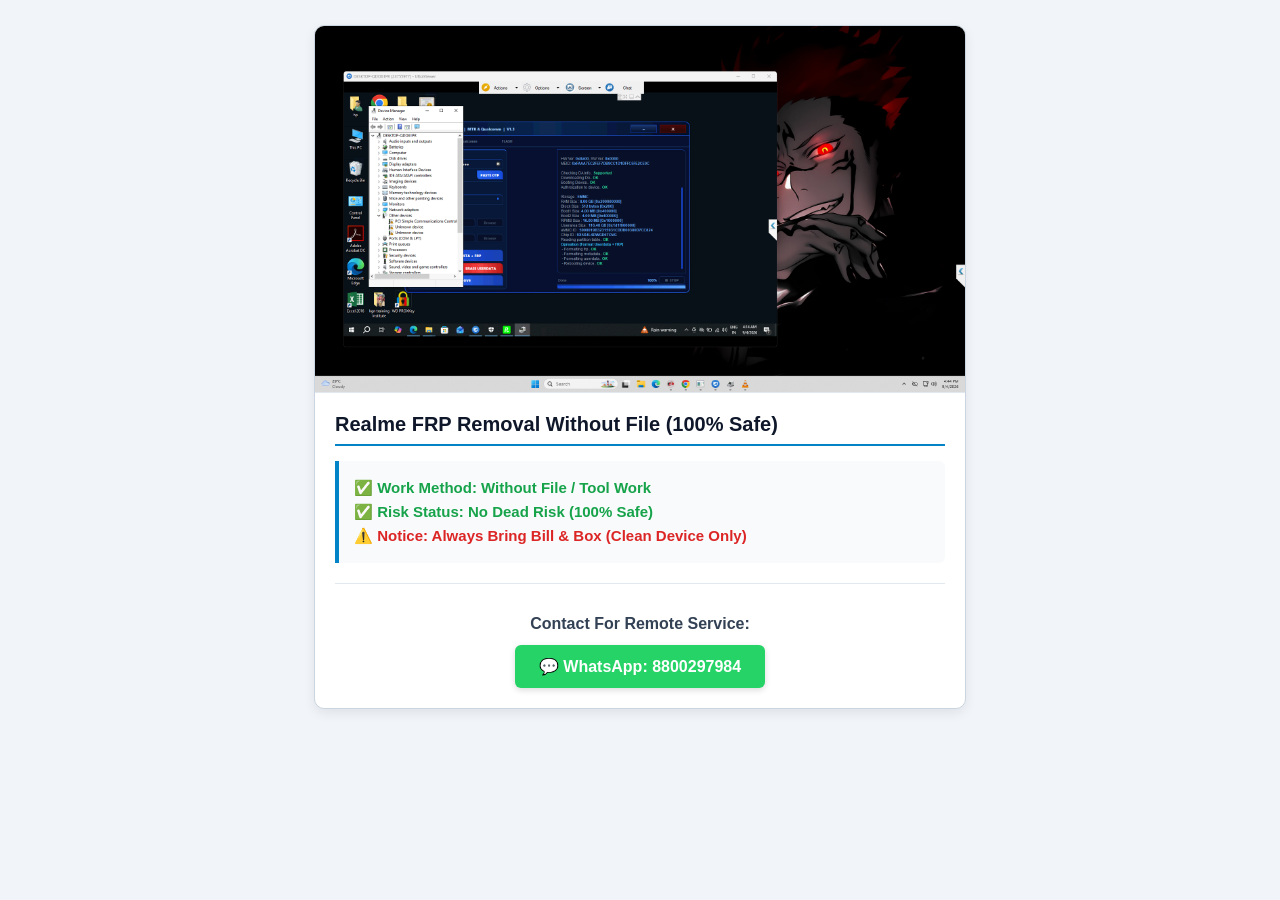
==== index.html @ 19ecbff0 "Update index.html" ====
<!doctype html>
<html lang="en">
<head>
  <meta charset="utf-8">
  <meta name="viewport" content="width=device-width, initial-scale=1.0">
  <title>Realme FRP Removal Work Proof | Flash Master India</title>
</head>
<body style="background-color: #f1f5f9; color: #1e293b; font-family: Arial, sans-serif; margin: 0; padding: 15px;">

  <!-- MAIN POST CARD -->
  <div style="background-color: #ffffff; max-width: 650px; margin: 10px auto; border-radius: 10px; border: 1px solid #cbd5e1; overflow: hidden; box-shadow: 0px 4px 12px rgba(0,0,0,0.08);">
    
    <!-- 1. IMAGE AT TOP -->
    <img src="prof.jpg" alt="Realme FRP Prof" style="width: 100%; height: auto; display: block; border-bottom: 1px solid #e2e8f0;">

    <div style="padding: 20px;">
      
      <!-- 2. POST TITLE -->
      <h1 style="color: #0f172a; font-size: 20px; font-weight: bold; margin-top: 0; margin-bottom: 15px; border-bottom: 2px solid #0284c7; padding-bottom: 8px;">
        Realme FRP Removal Without File (100% Safe)
      </h1>

      <!-- 3. DETAILS / REQUIREMENTS LIST -->
      <div style="background-color: #f8fafc; border-left: 4px solid #0284c7; padding: 12px 15px; margin-bottom: 20px; border-radius: 0 6px 6px 0;">
        <p style="margin: 6px 0; font-size: 15px; font-weight: bold; color: #16a34a;">✅ Work Method: Without File / Tool Work</p>
        <p style="margin: 6px 0; font-size: 15px; font-weight: bold; color: #16a34a;">✅ Risk Status: No Dead Risk (100% Safe)</p>
        <p style="margin: 6px 0; font-size: 15px; font-weight: bold; color: #dc2626;">⚠️ Notice: Always Bring Bill & Box (Clean Device Only)</p>
      </div>

      <!-- 4. CONTACT / REMOTE WORK SECTION -->
      <div style="text-align: center; margin-top: 20px; padding-top: 15px; border-top: 1px solid #e2e8f0;">
        <p style="font-size: 16px; font-weight: bold; color: #334155; margin-bottom: 12px;">Contact For Remote Service:</p>
        
        <a href="https://wa.me/918800297984" style="background-color: #25D366; color: #ffffff; padding: 12px 24px; text-decoration: none; font-size: 16px; font-weight: bold; border-radius: 6px; display: inline-block; box-shadow: 0px 2px 6px rgba(0,0,0,0.15);">
          💬 WhatsApp: 8800297984
        </a>
      </div>

    </div>

  </div>

</body>
</html>
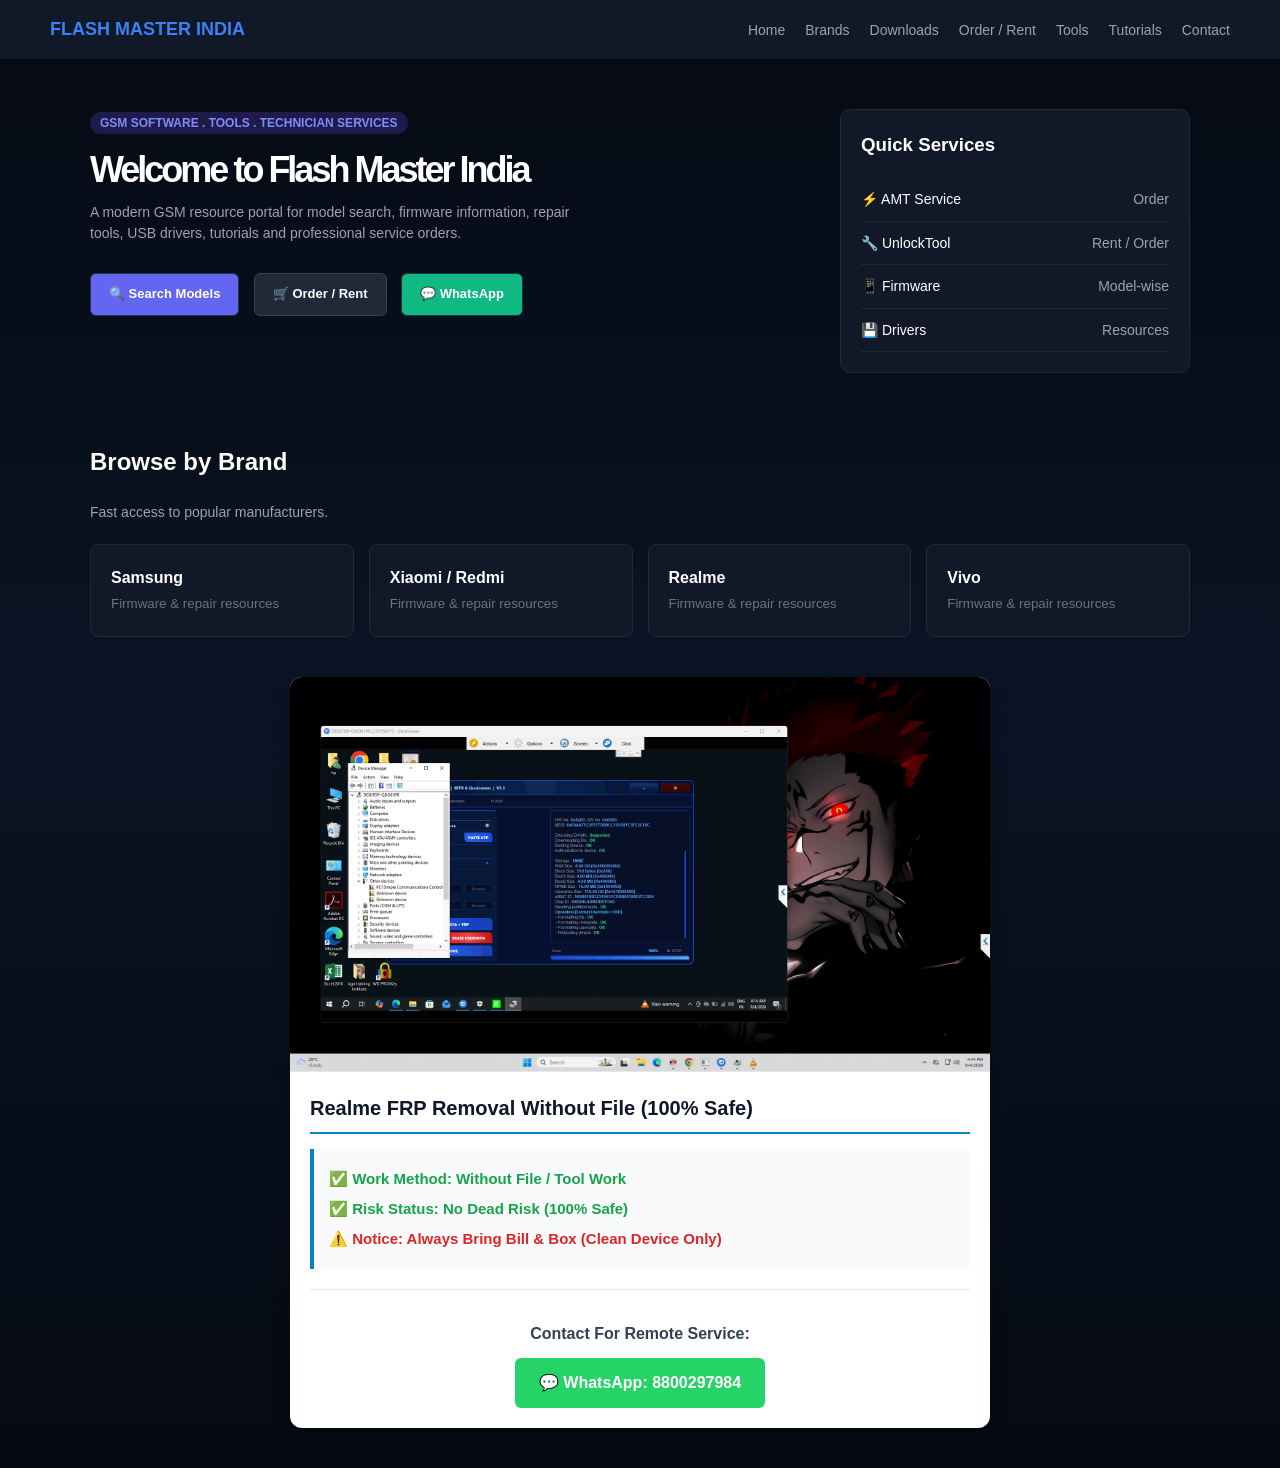
==== commit a06f12b5: "Update index.html" ====
--- a/index.html
+++ b/index.html
@@ -1,44 +1,100 @@
-<!doctype html>
+<!DOCTYPE html>
 <html lang="en">
 <head>
-  <meta charset="utf-8">
-  <meta name="viewport" content="width=device-width, initial-scale=1.0">
-  <title>Realme FRP Removal Work Proof | Flash Master India</title>
+    <meta charset="UTF-8">
+    <meta name="viewport" content="width=device-width, initial-scale=1.0">
+    <title>Flash Master India | GSM Services & Tools</title>
+    <link rel="stylesheet" href="assets/style.css">
+    <style>
+        body { background-color: #0b0f19; color: #ffffff; font-family: Arial, sans-serif; margin: 0; padding: 0; }
+        nav { display: flex; justify-content: space-between; align-items: center; padding: 15px 50px; background: #111827; }
+        nav .logo { font-weight: bold; color: #3b82f6; font-size: 18px; }
+        nav ul { list-style: none; display: flex; gap: 20px; margin: 0; padding: 0; }
+        nav ul li a { color: #9ca3af; text-decoration: none; font-size: 14px; }
+        .hero { display: flex; justify-content: space-between; padding: 50px; max-width: 1200px; margin: auto; gap: 30px; }
+        .hero-text { max-width: 500px; }
+        .hero-text h1 { font-size: 36px; margin-bottom: 10px; }
+        .hero-text p { color: #9ca3af; font-size: 14px; line-height: 1.5; }
+        .btn { padding: 10px 18px; border-radius: 6px; text-decoration: none; font-weight: bold; display: inline-block; margin-right: 10px; margin-top: 15px; font-size: 13px; }
+        .btn-purple { background: #6366f1; color: white; }
+        .btn-dark { background: #1f2937; color: white; border: 1px solid #374151; }
+        .btn-green { background: #10b981; color: white; }
+        .quick-box { background: #111827; border: 1px solid #1f2937; border-radius: 10px; padding: 20px; width: 350px; }
+        .quick-row { display: flex; justify-content: space-between; padding: 10px 0; border-bottom: 1px solid #1f2937; font-size: 14px; }
+        .brands-section { max-width: 1200px; margin: 20px auto; padding: 0 50px; }
+        .brand-grid { display: grid; grid-template-columns: repeat(4, 1fr); gap: 15px; margin-top: 20px; }
+        .brand-card { background: #111827; border: 1px solid #1f2937; padding: 20px; border-radius: 8px; }
+        .frp-post-section { max-width: 700px; margin: 40px auto; background: #ffffff; color: #1e293b; border-radius: 12px; overflow: hidden; box-shadow: 0px 4px 15px rgba(0,0,0,0.3); }
+    </style>
 </head>
-<body style="background-color: #f1f5f9; color: #1e293b; font-family: Arial, sans-serif; margin: 0; padding: 15px;">
+<body>
 
-  <!-- MAIN POST CARD -->
-  <div style="background-color: #ffffff; max-width: 650px; margin: 10px auto; border-radius: 10px; border: 1px solid #cbd5e1; overflow: hidden; box-shadow: 0px 4px 12px rgba(0,0,0,0.08);">
-    
-    <!-- 1. IMAGE AT TOP -->
-    <img src="prof.jpg" alt="Realme FRP Prof" style="width: 100%; height: auto; display: block; border-bottom: 1px solid #e2e8f0;">
+    <!-- NAVBAR -->
+    <nav>
+        <div class="logo">FLASH MASTER INDIA</div>
+        <ul>
+            <li><a href="index.html">Home</a></li>
+            <li><a href="brands.html">Brands</a></li>
+            <li><a href="downloads.html">Downloads</a></li>
+            <li><a href="orders.html">Order / Rent</a></li>
+            <li><a href="tools.html">Tools</a></li>
+            <li><a href="tutorials.html">Tutorials</a></li>
+            <li><a href="contact.html">Contact</a></li>
+        </ul>
+    </nav>
 
-    <div style="padding: 20px;">
-      
-      <!-- 2. POST TITLE -->
-      <h1 style="color: #0f172a; font-size: 20px; font-weight: bold; margin-top: 0; margin-bottom: 15px; border-bottom: 2px solid #0284c7; padding-bottom: 8px;">
-        Realme FRP Removal Without File (100% Safe)
-      </h1>
+    <!-- HERO SECTION -->
+    <div class="hero">
+        <div class="hero-text">
+            <span style="background: #1e1b4b; color: #818cf8; padding: 4px 10px; border-radius: 20px; font-size: 12px; font-weight: bold;">GSM SOFTWARE . TOOLS . TECHNICIAN SERVICES</span>
+            <h1>Welcome to Flash Master India</h1>
+            <p>A modern GSM resource portal for model search, firmware information, repair tools, USB drivers, tutorials and professional service orders.</p>
+            <a href="brands.html" class="btn btn-purple">🔍 Search Models</a>
+            <a href="orders.html" class="btn btn-dark">🛒 Order / Rent</a>
+            <a href="https://wa.me/918800297984" class="btn btn-green">💬 WhatsApp</a>
+        </div>
 
-      <!-- 3. DETAILS / REQUIREMENTS LIST -->
-      <div style="background-color: #f8fafc; border-left: 4px solid #0284c7; padding: 12px 15px; margin-bottom: 20px; border-radius: 0 6px 6px 0;">
-        <p style="margin: 6px 0; font-size: 15px; font-weight: bold; color: #16a34a;">✅ Work Method: Without File / Tool Work</p>
-        <p style="margin: 6px 0; font-size: 15px; font-weight: bold; color: #16a34a;">✅ Risk Status: No Dead Risk (100% Safe)</p>
-        <p style="margin: 6px 0; font-size: 15px; font-weight: bold; color: #dc2626;">⚠️ Notice: Always Bring Bill & Box (Clean Device Only)</p>
-      </div>
-
-      <!-- 4. CONTACT / REMOTE WORK SECTION -->
-      <div style="text-align: center; margin-top: 20px; padding-top: 15px; border-top: 1px solid #e2e8f0;">
-        <p style="font-size: 16px; font-weight: bold; color: #334155; margin-bottom: 12px;">Contact For Remote Service:</p>
-        
-        <a href="https://wa.me/918800297984" style="background-color: #25D366; color: #ffffff; padding: 12px 24px; text-decoration: none; font-size: 16px; font-weight: bold; border-radius: 6px; display: inline-block; box-shadow: 0px 2px 6px rgba(0,0,0,0.15);">
-          💬 WhatsApp: 8800297984
-        </a>
-      </div>
-
+        <div class="quick-box">
+            <h3 style="margin-top:0;">Quick Services</h3>
+            <div class="quick-row"><span>⚡ AMT Service</span> <span style="color:#9ca3af;">Order</span></div>
+            <div class="quick-row"><span>🔧 UnlockTool</span> <span style="color:#9ca3af;">Rent / Order</span></div>
+            <div class="quick-row"><span>📱 Firmware</span> <span style="color:#9ca3af;">Model-wise</span></div>
+            <div class="quick-row"><span>💾 Drivers</span> <span style="color:#9ca3af;">Resources</span></div>
+        </div>
     </div>
 
-  </div>
+    <!-- BRANDS SECTION -->
+    <div class="brands-section">
+        <h2>Browse by Brand</h2>
+        <p style="color:#9ca3af; font-size:14px;">Fast access to popular manufacturers.</p>
+        <div class="brand-grid">
+            <div class="brand-card"><b>Samsung</b><br><small style="color:#6b7280;">Firmware & repair resources</small></div>
+            <div class="brand-card"><b>Xiaomi / Redmi</b><br><small style="color:#6b7280;">Firmware & repair resources</small></div>
+            <div class="brand-card"><b>Realme</b><br><small style="color:#6b7280;">Firmware & repair resources</small></div>
+            <div class="brand-card"><b>Vivo</b><br><small style="color:#6b7280;">Firmware & repair resources</small></div>
+        </div>
+    </div>
+
+    <!-- REALME WORK PROOF POST (EXACT IMAGE NAME FIXED) -->
+    <div class="frp-post-section">
+        <img src="Screenshot (1).png" alt="Realme FRP Proof" style="width: 100%; height: auto; display: block; border-bottom: 1px solid #e2e8f0;">
+        <div style="padding: 20px;">
+            <h2 style="color: #0f172a; font-size: 20px; font-weight: bold; margin-top: 0; margin-bottom: 15px; border-bottom: 2px solid #0284c7; padding-bottom: 8px;">
+                Realme FRP Removal Without File (100% Safe)
+            </h2>
+            <div style="background-color: #f8fafc; border-left: 4px solid #0284c7; padding: 12px 15px; margin-bottom: 20px; border-radius: 0 6px 6px 0;">
+                <p style="margin: 6px 0; font-size: 15px; font-weight: bold; color: #16a34a;">✅ Work Method: Without File / Tool Work</p>
+                <p style="margin: 6px 0; font-size: 15px; font-weight: bold; color: #16a34a;">✅ Risk Status: No Dead Risk (100% Safe)</p>
+                <p style="margin: 6px 0; font-size: 15px; font-weight: bold; color: #dc2626;">⚠️ Notice: Always Bring Bill & Box (Clean Device Only)</p>
+            </div>
+            <div style="text-align: center; margin-top: 20px; padding-top: 15px; border-top: 1px solid #e2e8f0;">
+                <p style="font-size: 16px; font-weight: bold; color: #334155; margin-bottom: 12px;">Contact For Remote Service:</p>
+                <a href="https://wa.me/918800297984" style="background-color: #25D366; color: #ffffff; padding: 12px 24px; text-decoration: none; font-size: 16px; font-weight: bold; border-radius: 6px; display: inline-block;">
+                    💬 WhatsApp: 8800297984
+                </a>
+            </div>
+        </div>
+    </div>
 
 </body>
 </html>
--- a/assets/style.css
+++ b/assets/style.css
@@ -0,0 +1 @@
+:root{--bg:#070d18;--panel:#0e1829;--panel2:#13233a;--text:#f7f9fc;--muted:#9eacc2;--brand:#6d5dfc;--brand2:#8b5cf6;--green:#18b978;--line:#21334e}*{box-sizing:border-box}html{scroll-behavior:smooth}body{margin:0;font-family:Inter,system-ui,-apple-system,Segoe UI,Roboto,Arial,sans-serif;background:linear-gradient(180deg,#050a13,#0a1424 48%,#050a13);color:var(--text);line-height:1.6}a{text-decoration:none;color:inherit}.container{width:min(1180px,92%);margin:auto}header{position:sticky;top:0;z-index:99;background:rgba(5,10,19,.9);backdrop-filter:blur(14px);border-bottom:1px solid var(--line)}.nav{height:72px;display:flex;align-items:center;justify-content:space-between;gap:22px}.logo{font-weight:950;font-size:21px}.logo span{color:#8d80ff}.nav ul{display:flex;gap:18px;list-style:none;margin:0;padding:0}.nav a{font-size:14px;font-weight:800;color:#c9d3e3}.nav a:hover{color:#fff}.menu{display:none;background:#101c31;border:1px solid var(--line);color:#fff;border-radius:10px;padding:8px 11px}.hero{padding:85px 0 60px}.hero-grid{display:grid;grid-template-columns:1.15fr .85fr;gap:35px;align-items:center}.badge{display:inline-block;padding:7px 12px;border:1px solid #3e427a;background:#171a3b;color:#cbc6ff;border-radius:99px;font-size:12px;font-weight:900}h1{font-size:clamp(42px,6vw,72px);line-height:1;letter-spacing:-3px;margin:18px 0}.gradient{background:linear-gradient(90deg,#fff,#bdb6ff,#7467ff);color:transparent;background-clip:text}.lead{font-size:18px;color:var(--muted);max-width:730px}.actions{display:flex;flex-wrap:wrap;gap:11px;margin-top:26px}.btn{display:inline-flex;align-items:center;justify-content:center;gap:7px;padding:11px 16px;border-radius:11px;background:#122039;border:1px solid var(--line);font-weight:900;font-size:14px}.btn.primary{background:linear-gradient(135deg,var(--brand),var(--brand2));border:0}.btn.whatsapp{background:var(--green);border:0}.card,.hero-card{background:linear-gradient(145deg,rgba(18,34,58,.97),rgba(10,20,36,.97));border:1px solid var(--line);border-radius:18px;box-shadow:0 18px 55px rgba(0,0,0,.22)}.hero-card{padding:25px}.quick{display:flex;justify-content:space-between;padding:12px 0;border-bottom:1px solid var(--line);color:var(--muted)}.quick:last-child{border:0}section{padding:65px 0}.section-head{display:flex;justify-content:space-between;align-items:end;gap:20px;margin-bottom:25px}.section-head h2{font-size:34px;line-height:1.1;margin:0 0 6px}.section-head p{color:var(--muted);margin:0}.grid{display:grid;gap:20px}.cards{grid-template-columns:repeat(4,1fr)}.card{padding:21px}.card h3{margin:10px 0 4px}.card p{margin:0;color:var(--muted);font-size:14px}.icon{width:46px;height:46px;border-radius:13px;display:grid;place-items:center;background:#1b2b49;font-size:21px}.search{display:flex;gap:10px;margin-bottom:22px}.search input,.form input,.form textarea,.form select{width:100%;padding:13px 14px;border-radius:11px;border:1px solid var(--line);background:#091426;color:#fff;outline:0}.downloads,.orders{grid-template-columns:repeat(3,1fr)}.download-card{display:flex;flex-direction:column;gap:13px}.download-card .btn{margin-top:auto}.tag{display:inline-block;background:#1a2a45;color:#bdc9dc;border-radius:7px;padding:4px 8px;font-size:11px;font-weight:800}.meta{display:flex;gap:7px;flex-wrap:wrap;align-items:center;margin-top:13px}.notice{padding:15px 17px;border:1px solid #334566;background:#0e1a2e;border-radius:12px;color:#c8d4e8;margin-bottom:20px}.price{font-size:27px;font-weight:950;margin:8px 0}.small{font-size:13px;color:var(--muted)}footer{border-top:1px solid var(--line);padding:42px 0;color:var(--muted)}.footer-grid{display:grid;grid-template-columns:2fr 1fr 1fr;gap:30px}.footer-grid h4{color:#fff;margin:0 0 8px}.footer-links{display:grid;gap:7px;font-size:14px}.copy{margin-top:28px;padding-top:17px;border-top:1px solid var(--line);font-size:13px}.float-wa{position:fixed;right:20px;bottom:20px;z-index:80;background:var(--green);color:#fff;padding:13px 17px;border-radius:999px;font-weight:950;box-shadow:0 10px 30px rgba(0,0,0,.35)}@media(max-width:920px){.hero-grid,.footer-grid{grid-template-columns:1fr}.cards{grid-template-columns:repeat(2,1fr)}.downloads,.orders{grid-template-columns:repeat(2,1fr)}.menu{display:block}.nav nav ul{display:none;position:absolute;left:4%;right:4%;top:72px;background:#07101f;border:1px solid var(--line);padding:18px;border-radius:14px;flex-direction:column}.nav nav ul.open{display:flex}}@media(max-width:600px){h1{letter-spacing:-2px}.hero{padding-top:55px}.cards,.downloads,.orders{grid-template-columns:1fr}.section-head{display:block}.section-head p{margin-top:8px}.search{flex-direction:column}}
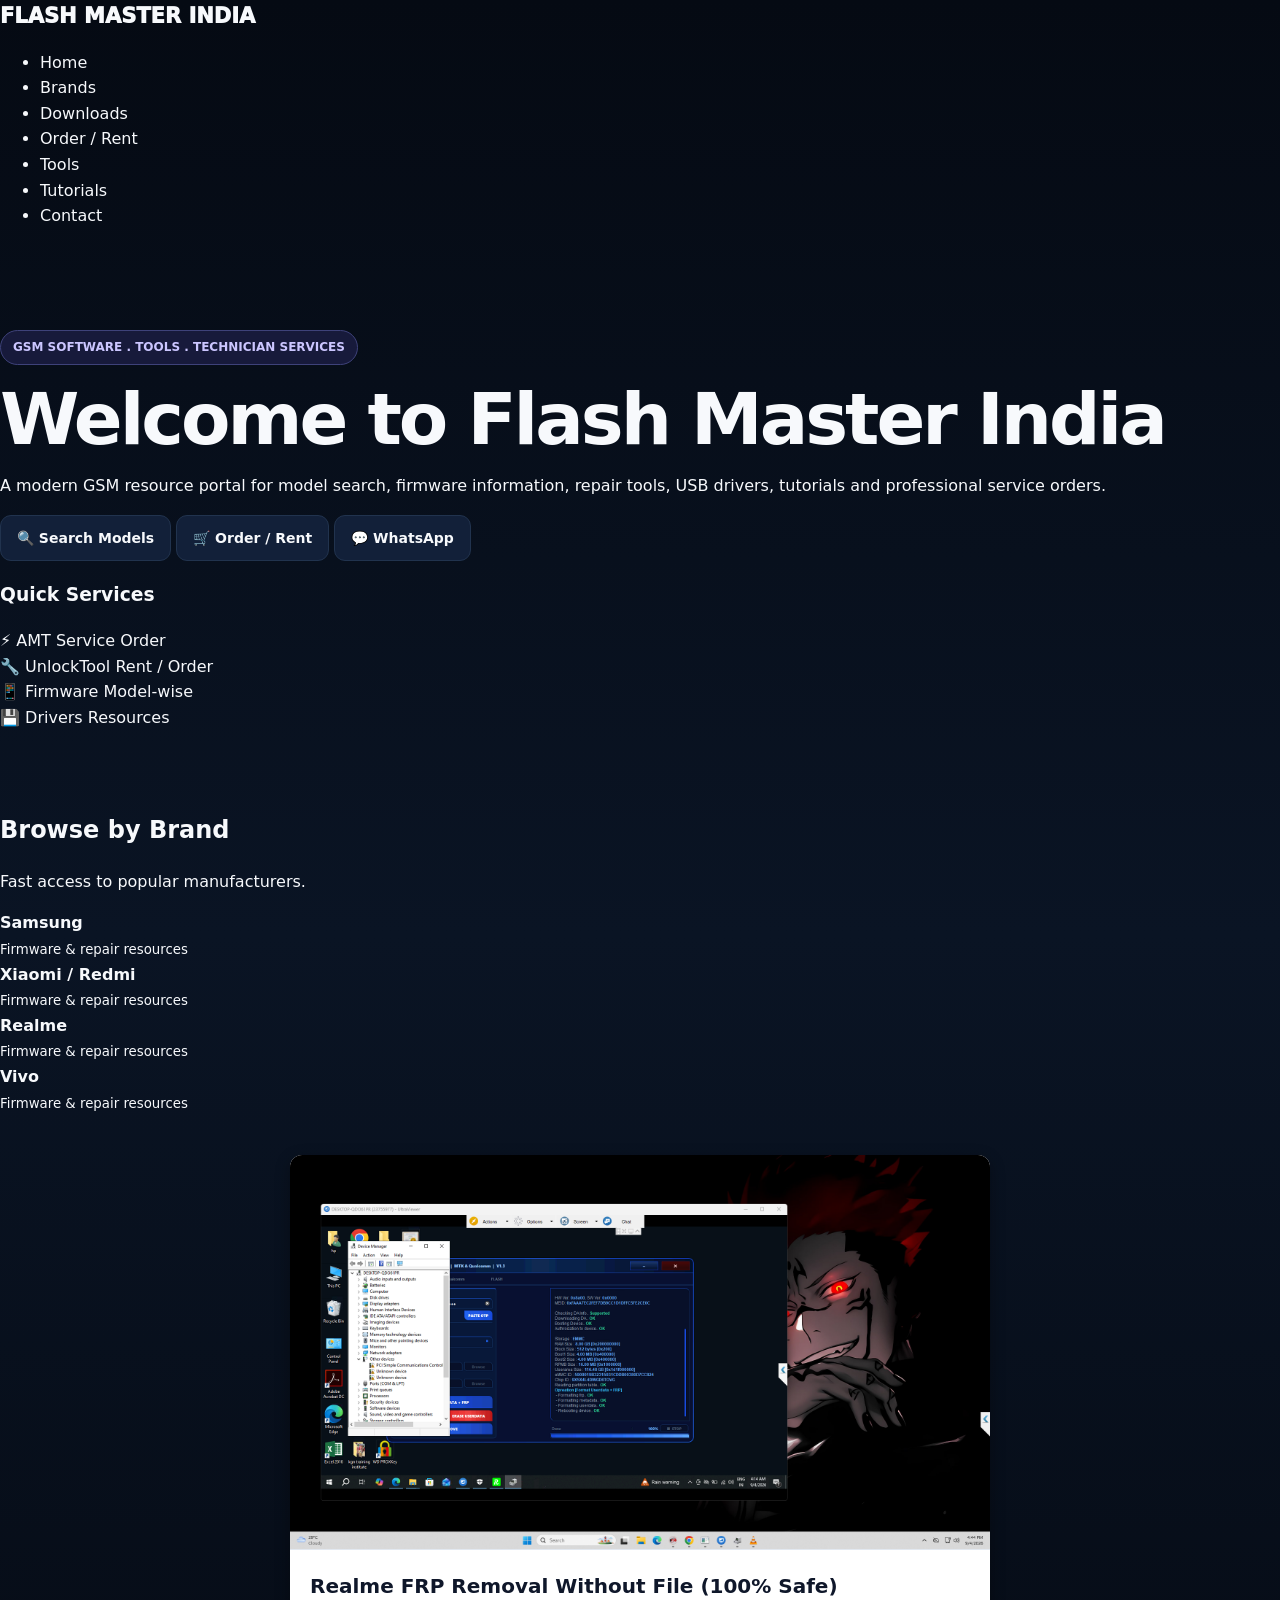
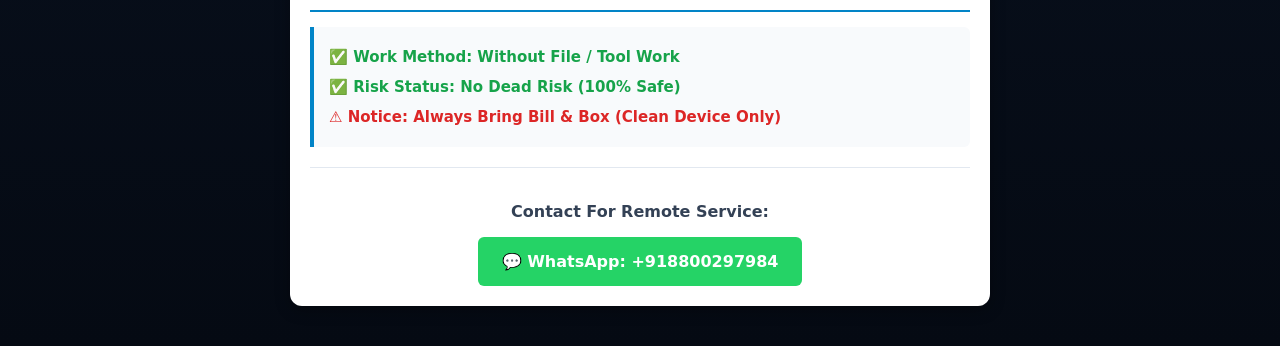
==== commit c4d57e7d: "Update index.html" ====
--- a/index.html
+++ b/index.html
@@ -5,27 +5,6 @@
     <meta name="viewport" content="width=device-width, initial-scale=1.0">
     <title>Flash Master India | GSM Services & Tools</title>
     <link rel="stylesheet" href="assets/style.css">
-    <style>
-        body { background-color: #0b0f19; color: #ffffff; font-family: Arial, sans-serif; margin: 0; padding: 0; }
-        nav { display: flex; justify-content: space-between; align-items: center; padding: 15px 50px; background: #111827; }
-        nav .logo { font-weight: bold; color: #3b82f6; font-size: 18px; }
-        nav ul { list-style: none; display: flex; gap: 20px; margin: 0; padding: 0; }
-        nav ul li a { color: #9ca3af; text-decoration: none; font-size: 14px; }
-        .hero { display: flex; justify-content: space-between; padding: 50px; max-width: 1200px; margin: auto; gap: 30px; }
-        .hero-text { max-width: 500px; }
-        .hero-text h1 { font-size: 36px; margin-bottom: 10px; }
-        .hero-text p { color: #9ca3af; font-size: 14px; line-height: 1.5; }
-        .btn { padding: 10px 18px; border-radius: 6px; text-decoration: none; font-weight: bold; display: inline-block; margin-right: 10px; margin-top: 15px; font-size: 13px; }
-        .btn-purple { background: #6366f1; color: white; }
-        .btn-dark { background: #1f2937; color: white; border: 1px solid #374151; }
-        .btn-green { background: #10b981; color: white; }
-        .quick-box { background: #111827; border: 1px solid #1f2937; border-radius: 10px; padding: 20px; width: 350px; }
-        .quick-row { display: flex; justify-content: space-between; padding: 10px 0; border-bottom: 1px solid #1f2937; font-size: 14px; }
-        .brands-section { max-width: 1200px; margin: 20px auto; padding: 0 50px; }
-        .brand-grid { display: grid; grid-template-columns: repeat(4, 1fr); gap: 15px; margin-top: 20px; }
-        .brand-card { background: #111827; border: 1px solid #1f2937; padding: 20px; border-radius: 8px; }
-        .frp-post-section { max-width: 700px; margin: 40px auto; background: #ffffff; color: #1e293b; border-radius: 12px; overflow: hidden; box-shadow: 0px 4px 15px rgba(0,0,0,0.3); }
-    </style>
 </head>
 <body>
 
@@ -46,7 +25,7 @@
     <!-- HERO SECTION -->
     <div class="hero">
         <div class="hero-text">
-            <span style="background: #1e1b4b; color: #818cf8; padding: 4px 10px; border-radius: 20px; font-size: 12px; font-weight: bold;">GSM SOFTWARE . TOOLS . TECHNICIAN SERVICES</span>
+            <span class="badge">GSM SOFTWARE . TOOLS . TECHNICIAN SERVICES</span>
             <h1>Welcome to Flash Master India</h1>
             <p>A modern GSM resource portal for model search, firmware information, repair tools, USB drivers, tutorials and professional service orders.</p>
             <a href="brands.html" class="btn btn-purple">🔍 Search Models</a>
@@ -55,29 +34,32 @@
         </div>
 
         <div class="quick-box">
-            <h3 style="margin-top:0;">Quick Services</h3>
-            <div class="quick-row"><span>⚡ AMT Service</span> <span style="color:#9ca3af;">Order</span></div>
-            <div class="quick-row"><span>🔧 UnlockTool</span> <span style="color:#9ca3af;">Rent / Order</span></div>
-            <div class="quick-row"><span>📱 Firmware</span> <span style="color:#9ca3af;">Model-wise</span></div>
-            <div class="quick-row"><span>💾 Drivers</span> <span style="color:#9ca3af;">Resources</span></div>
+            <h3>Quick Services</h3>
+            <div class="quick-row"><span>⚡ AMT Service</span> <span>Order</span></div>
+            <div class="quick-row"><span>🔧 UnlockTool</span> <span>Rent / Order</span></div>
+            <div class="quick-row"><span>📱 Firmware</span> <span>Model-wise</span></div>
+            <div class="quick-row"><span>💾 Drivers</span> <span>Resources</span></div>
         </div>
     </div>
 
     <!-- BRANDS SECTION -->
     <div class="brands-section">
         <h2>Browse by Brand</h2>
-        <p style="color:#9ca3af; font-size:14px;">Fast access to popular manufacturers.</p>
+        <p>Fast access to popular manufacturers.</p>
         <div class="brand-grid">
-            <div class="brand-card"><b>Samsung</b><br><small style="color:#6b7280;">Firmware & repair resources</small></div>
-            <div class="brand-card"><b>Xiaomi / Redmi</b><br><small style="color:#6b7280;">Firmware & repair resources</small></div>
-            <div class="brand-card"><b>Realme</b><br><small style="color:#6b7280;">Firmware & repair resources</small></div>
-            <div class="brand-card"><b>Vivo</b><br><small style="color:#6b7280;">Firmware & repair resources</small></div>
+            <div class="brand-card"><b>Samsung</b><br><small>Firmware & repair resources</small></div>
+            <div class="brand-card"><b>Xiaomi / Redmi</b><br><small>Firmware & repair resources</small></div>
+            <div class="brand-card"><b>Realme</b><br><small>Firmware & repair resources</small></div>
+            <div class="brand-card"><b>Vivo</b><br><small>Firmware & repair resources</small></div>
         </div>
     </div>
 
-    <!-- REALME WORK PROOF POST (EXACT IMAGE NAME FIXED) -->
-    <div class="frp-post-section">
-        <img src="Screenshot (1).png" alt="Realme FRP Proof" style="width: 100%; height: auto; display: block; border-bottom: 1px solid #e2e8f0;">
+    <!-- REALME WORK PROOF POST SECTION -->
+    <div style="max-width: 700px; margin: 40px auto; background: #ffffff; color: #1e293b; border-radius: 12px; overflow: hidden; box-shadow: 0px 4px 15px rgba(0,0,0,0.3);">
+        
+        <!-- Image reference: prof.jpg -->
+        <img src="prof.jpg" alt="Realme FRP Proof" style="width: 100%; height: auto; display: block; border-bottom: 1px solid #e2e8f0;">
+        
         <div style="padding: 20px;">
             <h2 style="color: #0f172a; font-size: 20px; font-weight: bold; margin-top: 0; margin-bottom: 15px; border-bottom: 2px solid #0284c7; padding-bottom: 8px;">
                 Realme FRP Removal Without File (100% Safe)
@@ -90,7 +72,7 @@
             <div style="text-align: center; margin-top: 20px; padding-top: 15px; border-top: 1px solid #e2e8f0;">
                 <p style="font-size: 16px; font-weight: bold; color: #334155; margin-bottom: 12px;">Contact For Remote Service:</p>
                 <a href="https://wa.me/918800297984" style="background-color: #25D366; color: #ffffff; padding: 12px 24px; text-decoration: none; font-size: 16px; font-weight: bold; border-radius: 6px; display: inline-block;">
-                    💬 WhatsApp: 8800297984
+                    💬 WhatsApp: +918800297984
                 </a>
             </div>
         </div>
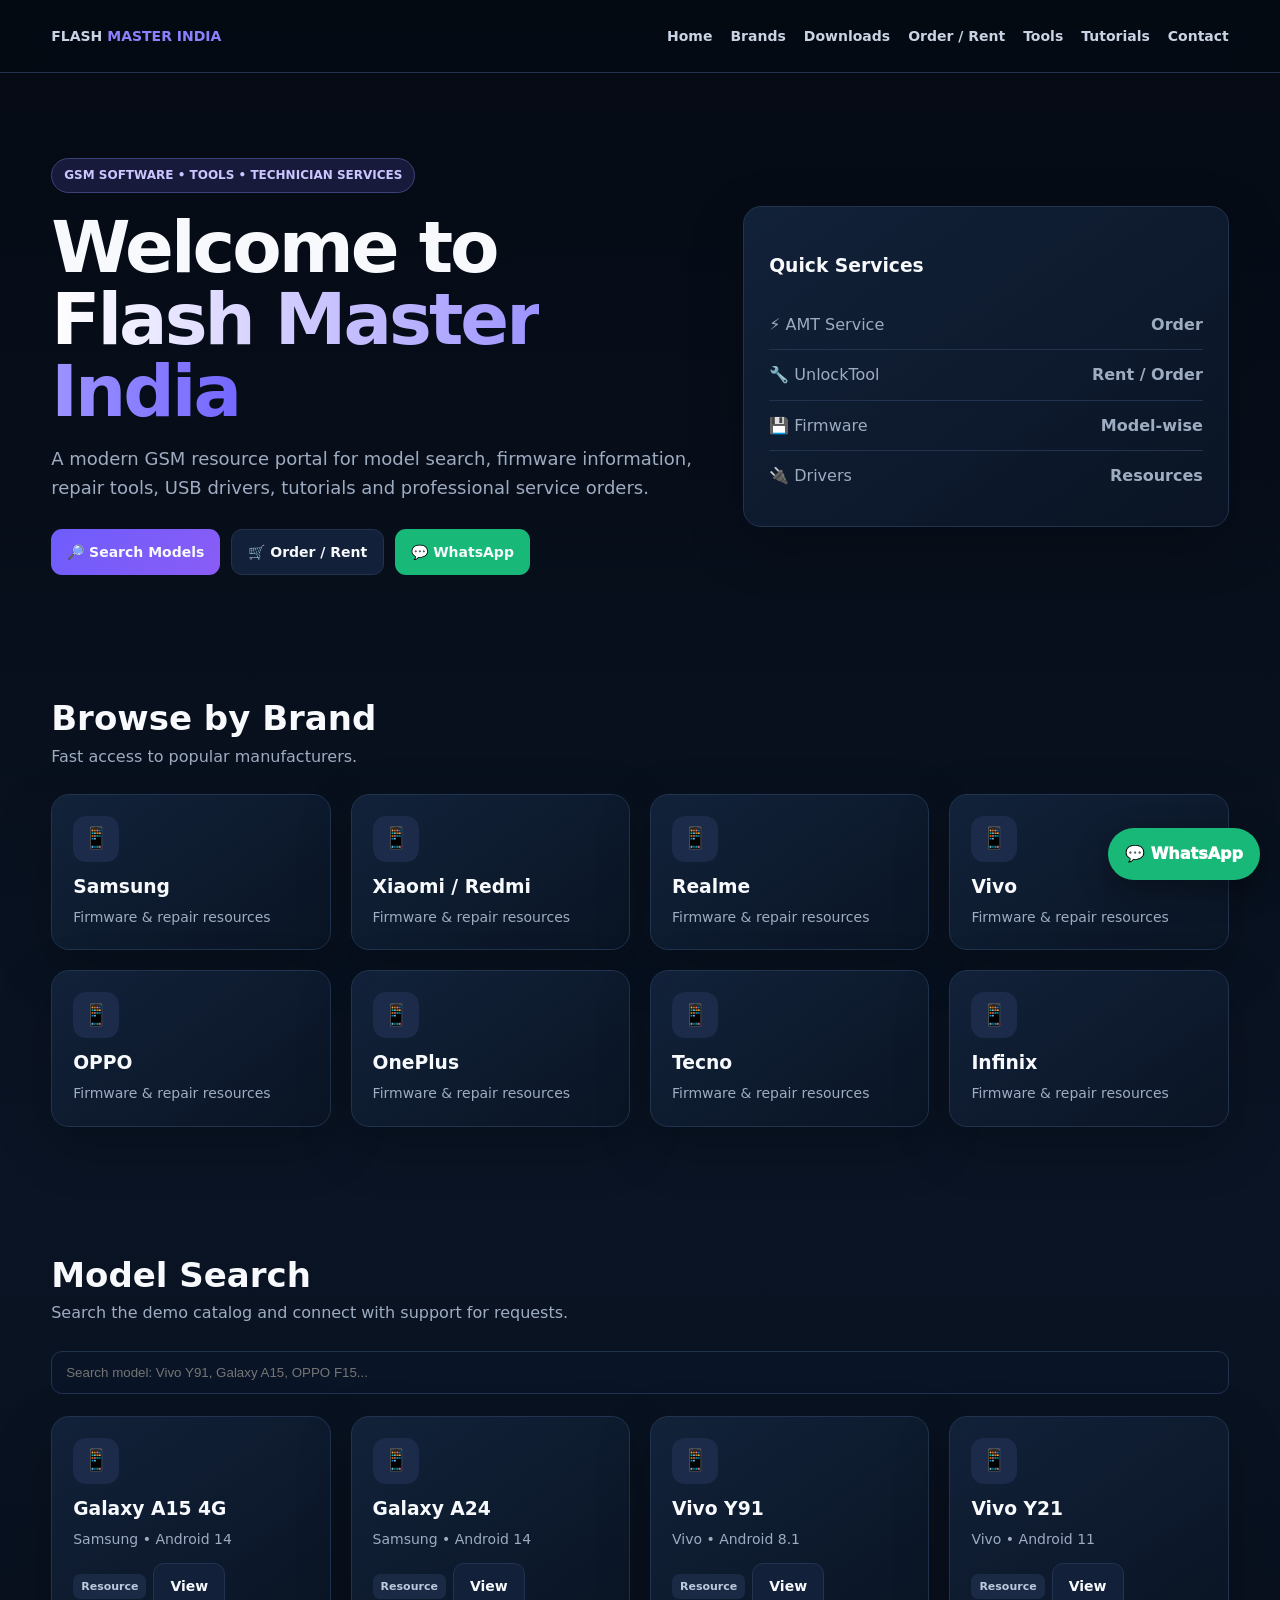
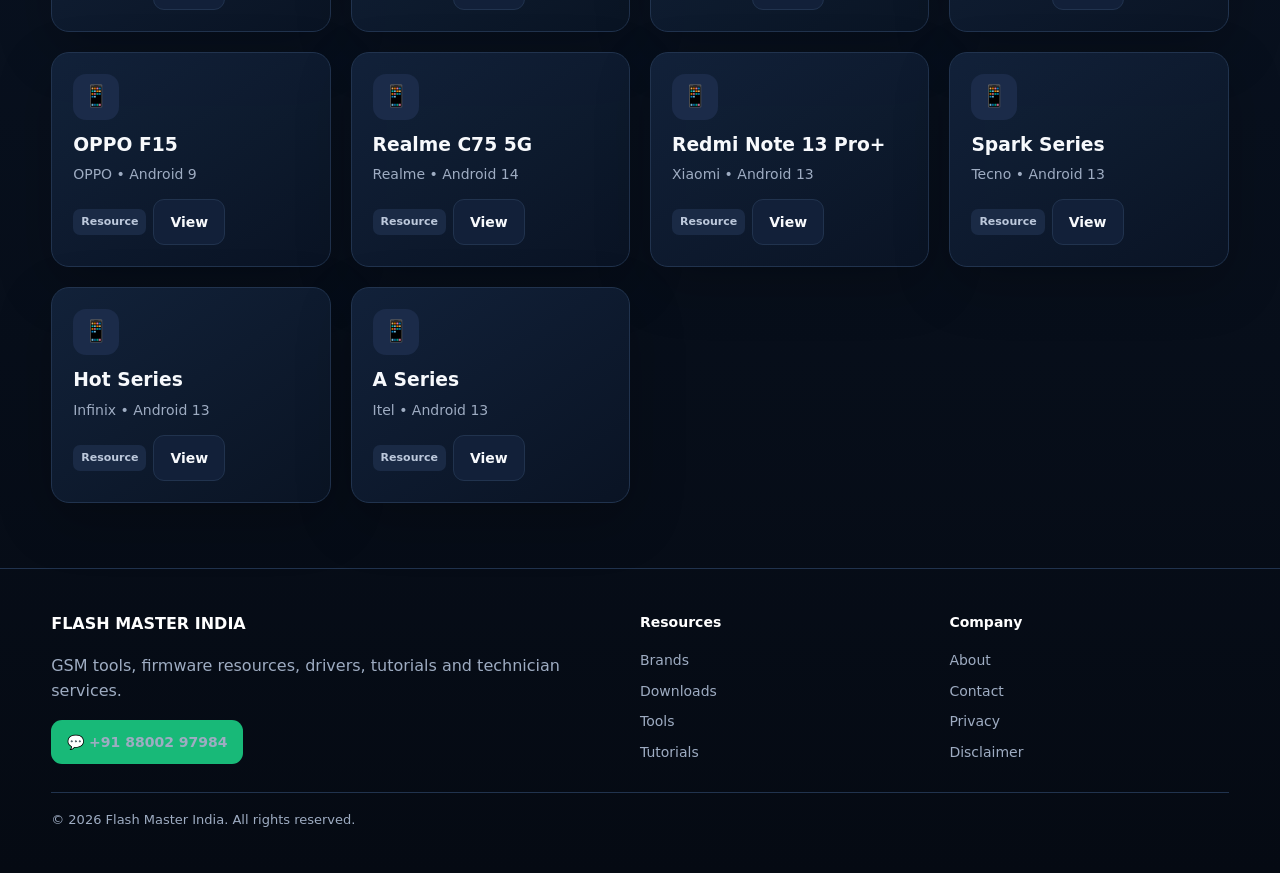
==== commit 04a838bb: "Update index.html" ====
--- a/index.html
+++ b/index.html
@@ -1,82 +1 @@
-<!DOCTYPE html>
-<html lang="en">
-<head>
-    <meta charset="UTF-8">
-    <meta name="viewport" content="width=device-width, initial-scale=1.0">
-    <title>Flash Master India | GSM Services & Tools</title>
-    <link rel="stylesheet" href="assets/style.css">
-</head>
-<body>
-
-    <!-- NAVBAR -->
-    <nav>
-        <div class="logo">FLASH MASTER INDIA</div>
-        <ul>
-            <li><a href="index.html">Home</a></li>
-            <li><a href="brands.html">Brands</a></li>
-            <li><a href="downloads.html">Downloads</a></li>
-            <li><a href="orders.html">Order / Rent</a></li>
-            <li><a href="tools.html">Tools</a></li>
-            <li><a href="tutorials.html">Tutorials</a></li>
-            <li><a href="contact.html">Contact</a></li>
-        </ul>
-    </nav>
-
-    <!-- HERO SECTION -->
-    <div class="hero">
-        <div class="hero-text">
-            <span class="badge">GSM SOFTWARE . TOOLS . TECHNICIAN SERVICES</span>
-            <h1>Welcome to Flash Master India</h1>
-            <p>A modern GSM resource portal for model search, firmware information, repair tools, USB drivers, tutorials and professional service orders.</p>
-            <a href="brands.html" class="btn btn-purple">🔍 Search Models</a>
-            <a href="orders.html" class="btn btn-dark">🛒 Order / Rent</a>
-            <a href="https://wa.me/918800297984" class="btn btn-green">💬 WhatsApp</a>
-        </div>
-
-        <div class="quick-box">
-            <h3>Quick Services</h3>
-            <div class="quick-row"><span>⚡ AMT Service</span> <span>Order</span></div>
-            <div class="quick-row"><span>🔧 UnlockTool</span> <span>Rent / Order</span></div>
-            <div class="quick-row"><span>📱 Firmware</span> <span>Model-wise</span></div>
-            <div class="quick-row"><span>💾 Drivers</span> <span>Resources</span></div>
-        </div>
-    </div>
-
-    <!-- BRANDS SECTION -->
-    <div class="brands-section">
-        <h2>Browse by Brand</h2>
-        <p>Fast access to popular manufacturers.</p>
-        <div class="brand-grid">
-            <div class="brand-card"><b>Samsung</b><br><small>Firmware & repair resources</small></div>
-            <div class="brand-card"><b>Xiaomi / Redmi</b><br><small>Firmware & repair resources</small></div>
-            <div class="brand-card"><b>Realme</b><br><small>Firmware & repair resources</small></div>
-            <div class="brand-card"><b>Vivo</b><br><small>Firmware & repair resources</small></div>
-        </div>
-    </div>
-
-    <!-- REALME WORK PROOF POST SECTION -->
-    <div style="max-width: 700px; margin: 40px auto; background: #ffffff; color: #1e293b; border-radius: 12px; overflow: hidden; box-shadow: 0px 4px 15px rgba(0,0,0,0.3);">
-        
-        <!-- Image reference: prof.jpg -->
-        <img src="prof.jpg" alt="Realme FRP Proof" style="width: 100%; height: auto; display: block; border-bottom: 1px solid #e2e8f0;">
-        
-        <div style="padding: 20px;">
-            <h2 style="color: #0f172a; font-size: 20px; font-weight: bold; margin-top: 0; margin-bottom: 15px; border-bottom: 2px solid #0284c7; padding-bottom: 8px;">
-                Realme FRP Removal Without File (100% Safe)
-            </h2>
-            <div style="background-color: #f8fafc; border-left: 4px solid #0284c7; padding: 12px 15px; margin-bottom: 20px; border-radius: 0 6px 6px 0;">
-                <p style="margin: 6px 0; font-size: 15px; font-weight: bold; color: #16a34a;">✅ Work Method: Without File / Tool Work</p>
-                <p style="margin: 6px 0; font-size: 15px; font-weight: bold; color: #16a34a;">✅ Risk Status: No Dead Risk (100% Safe)</p>
-                <p style="margin: 6px 0; font-size: 15px; font-weight: bold; color: #dc2626;">⚠️ Notice: Always Bring Bill & Box (Clean Device Only)</p>
-            </div>
-            <div style="text-align: center; margin-top: 20px; padding-top: 15px; border-top: 1px solid #e2e8f0;">
-                <p style="font-size: 16px; font-weight: bold; color: #334155; margin-bottom: 12px;">Contact For Remote Service:</p>
-                <a href="https://wa.me/918800297984" style="background-color: #25D366; color: #ffffff; padding: 12px 24px; text-decoration: none; font-size: 16px; font-weight: bold; border-radius: 6px; display: inline-block;">
-                    💬 WhatsApp: +918800297984
-                </a>
-            </div>
-        </div>
-    </div>
-
-</body>
-</html>
+<!doctype html><html lang="en"><head><meta charset="utf-8"><meta name="viewport" content="width=device-width,initial-scale=1"><title>Flash Master India | Flash Master India</title><link rel="stylesheet" href="assets/style.css"></head><body><header><div class="container nav"><a class="logo" href="index.html">FLASH <span>MASTER INDIA</span></a><button class="menu">☰</button><nav><ul><li><a href="index.html">Home</a></li><li><a href="brands.html">Brands</a></li><li><a href="downloads.html">Downloads</a></li><li><a href="orders.html">Order / Rent</a></li><li><a href="tools.html">Tools</a></li><li><a href="tutorials.html">Tutorials</a></li><li><a href="contact.html">Contact</a></li></ul></nav></div></header><main><section class="hero"><div class="container hero-grid"><div><span class="badge">GSM SOFTWARE • TOOLS • TECHNICIAN SERVICES</span><h1>Welcome to <span class="gradient">Flash Master India</span></h1><p class="lead">A modern GSM resource portal for model search, firmware information, repair tools, USB drivers, tutorials and professional service orders.</p><div class="actions"><a class="btn primary" href="downloads.html">🔎 Search Models</a><a class="btn" href="orders.html">🛒 Order / Rent</a><a class="btn whatsapp" href="https://wa.me/918800297984" target="_blank">💬 WhatsApp</a></div></div><div class="hero-card"><h3>Quick Services</h3><div class="quick"><span>⚡ AMT Service</span><b>Order</b></div><div class="quick"><span>🔧 UnlockTool</span><b>Rent / Order</b></div><div class="quick"><span>💾 Firmware</span><b>Model-wise</b></div><div class="quick"><span>🔌 Drivers</span><b>Resources</b></div></div></div></section><section><div class="container"><div class="section-head"><div><h2>Browse by Brand</h2><p>Fast access to popular manufacturers.</p></div></div><div class="grid cards"><a class="card" href="downloads.html?brand=Samsung"><div class="icon">📱</div><h3>Samsung</h3><p>Firmware & repair resources</p></a><a class="card" href="downloads.html?brand=Xiaomi / Redmi"><div class="icon">📱</div><h3>Xiaomi / Redmi</h3><p>Firmware & repair resources</p></a><a class="card" href="downloads.html?brand=Realme"><div class="icon">📱</div><h3>Realme</h3><p>Firmware & repair resources</p></a><a class="card" href="downloads.html?brand=Vivo"><div class="icon">📱</div><h3>Vivo</h3><p>Firmware & repair resources</p></a><a class="card" href="downloads.html?brand=OPPO"><div class="icon">📱</div><h3>OPPO</h3><p>Firmware & repair resources</p></a><a class="card" href="downloads.html?brand=OnePlus"><div class="icon">📱</div><h3>OnePlus</h3><p>Firmware & repair resources</p></a><a class="card" href="downloads.html?brand=Tecno"><div class="icon">📱</div><h3>Tecno</h3><p>Firmware & repair resources</p></a><a class="card" href="downloads.html?brand=Infinix"><div class="icon">📱</div><h3>Infinix</h3><p>Firmware & repair resources</p></a></div></div></section><section><div class="container"><div class="section-head"><div><h2>Model Search</h2><p>Search the demo catalog and connect with support for requests.</p></div></div><div class="search"><input id="modelSearch" placeholder="Search model: Vivo Y91, Galaxy A15, OPPO F15..."></div><div id="modelGrid" class="grid cards"></div></div></section></main><footer><div class="container footer-grid"><div><h4>FLASH MASTER INDIA</h4><p>GSM tools, firmware resources, drivers, tutorials and technician services.</p><a class="btn whatsapp" href="https://wa.me/918800297984" target="_blank">💬 +91 88002 97984</a></div><div class="footer-links"><h4>Resources</h4><a href="brands.html">Brands</a><a href="downloads.html">Downloads</a><a href="tools.html">Tools</a><a href="tutorials.html">Tutorials</a></div><div class="footer-links"><h4>Company</h4><a href="about.html">About</a><a href="contact.html">Contact</a><a href="privacy.html">Privacy</a><a href="disclaimer.html">Disclaimer</a></div></div><div class="container copy">© 2026 Flash Master India. All rights reserved.</div></footer><a class="float-wa" href="https://wa.me/918800297984" target="_blank">💬 WhatsApp</a><script src="assets/app.js"></script></body></html>
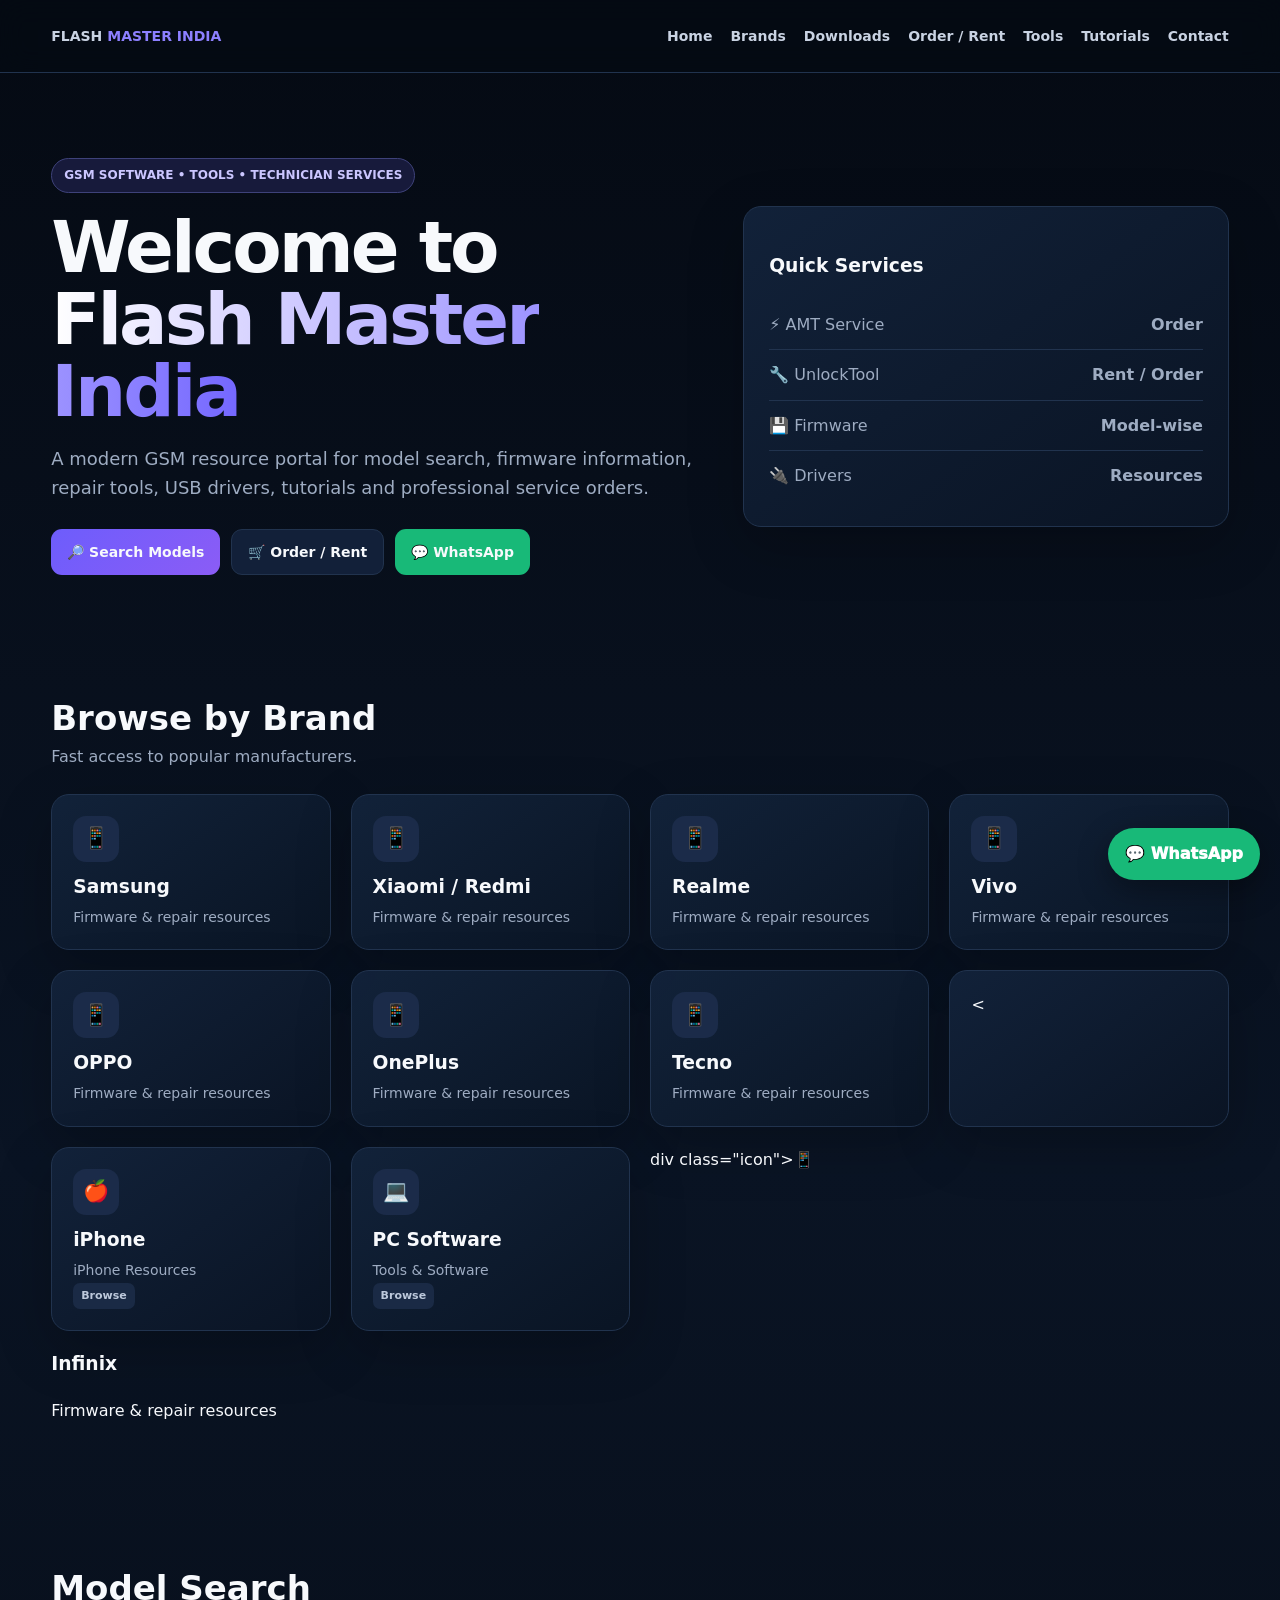
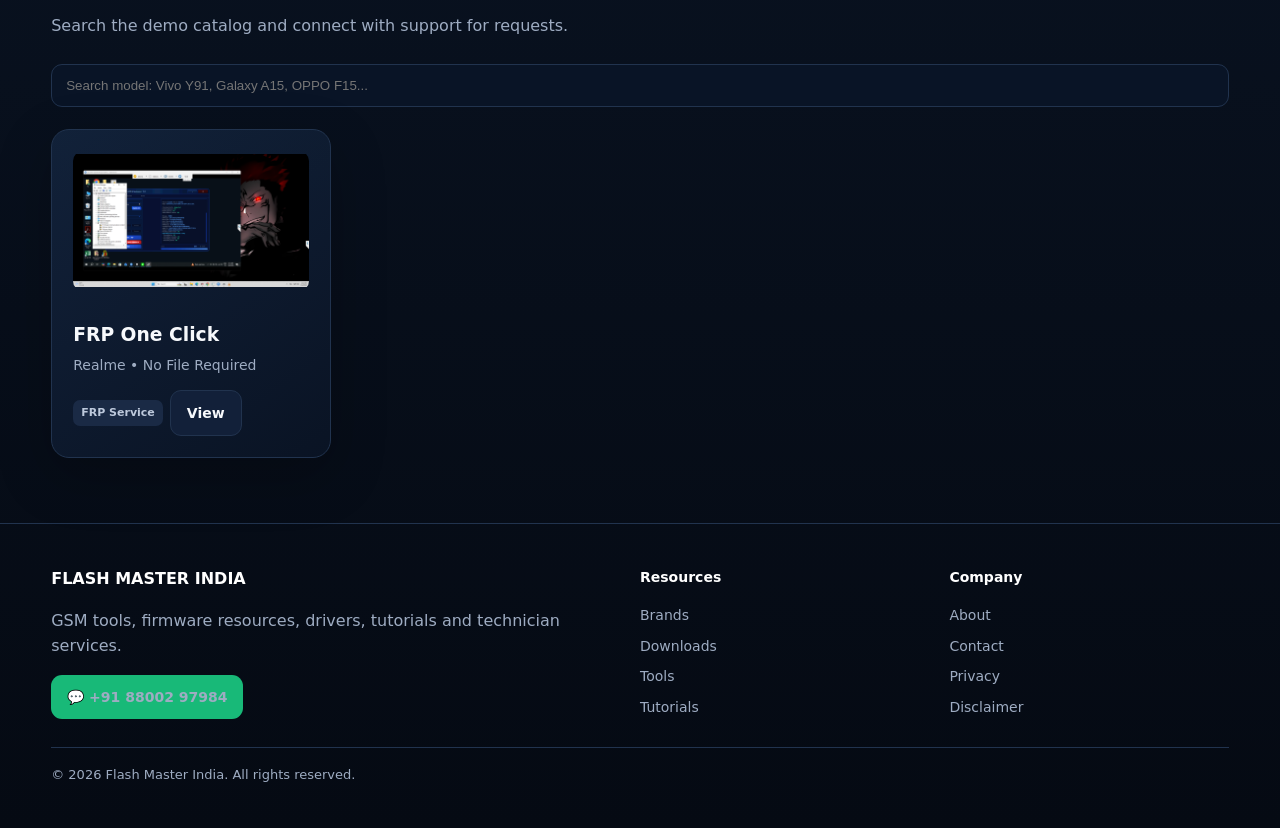
==== commit 2dca1cdd: "Update index.html" ====
--- a/index.html
+++ b/index.html
@@ -1 +1,14 @@
-<!doctype html><html lang="en"><head><meta charset="utf-8"><meta name="viewport" content="width=device-width,initial-scale=1"><title>Flash Master India | Flash Master India</title><link rel="stylesheet" href="assets/style.css"></head><body><header><div class="container nav"><a class="logo" href="index.html">FLASH <span>MASTER INDIA</span></a><button class="menu">☰</button><nav><ul><li><a href="index.html">Home</a></li><li><a href="brands.html">Brands</a></li><li><a href="downloads.html">Downloads</a></li><li><a href="orders.html">Order / Rent</a></li><li><a href="tools.html">Tools</a></li><li><a href="tutorials.html">Tutorials</a></li><li><a href="contact.html">Contact</a></li></ul></nav></div></header><main><section class="hero"><div class="container hero-grid"><div><span class="badge">GSM SOFTWARE • TOOLS • TECHNICIAN SERVICES</span><h1>Welcome to <span class="gradient">Flash Master India</span></h1><p class="lead">A modern GSM resource portal for model search, firmware information, repair tools, USB drivers, tutorials and professional service orders.</p><div class="actions"><a class="btn primary" href="downloads.html">🔎 Search Models</a><a class="btn" href="orders.html">🛒 Order / Rent</a><a class="btn whatsapp" href="https://wa.me/918800297984" target="_blank">💬 WhatsApp</a></div></div><div class="hero-card"><h3>Quick Services</h3><div class="quick"><span>⚡ AMT Service</span><b>Order</b></div><div class="quick"><span>🔧 UnlockTool</span><b>Rent / Order</b></div><div class="quick"><span>💾 Firmware</span><b>Model-wise</b></div><div class="quick"><span>🔌 Drivers</span><b>Resources</b></div></div></div></section><section><div class="container"><div class="section-head"><div><h2>Browse by Brand</h2><p>Fast access to popular manufacturers.</p></div></div><div class="grid cards"><a class="card" href="downloads.html?brand=Samsung"><div class="icon">📱</div><h3>Samsung</h3><p>Firmware & repair resources</p></a><a class="card" href="downloads.html?brand=Xiaomi / Redmi"><div class="icon">📱</div><h3>Xiaomi / Redmi</h3><p>Firmware & repair resources</p></a><a class="card" href="downloads.html?brand=Realme"><div class="icon">📱</div><h3>Realme</h3><p>Firmware & repair resources</p></a><a class="card" href="downloads.html?brand=Vivo"><div class="icon">📱</div><h3>Vivo</h3><p>Firmware & repair resources</p></a><a class="card" href="downloads.html?brand=OPPO"><div class="icon">📱</div><h3>OPPO</h3><p>Firmware & repair resources</p></a><a class="card" href="downloads.html?brand=OnePlus"><div class="icon">📱</div><h3>OnePlus</h3><p>Firmware & repair resources</p></a><a class="card" href="downloads.html?brand=Tecno"><div class="icon">📱</div><h3>Tecno</h3><p>Firmware & repair resources</p></a><a class="card" href="downloads.html?brand=Infinix"><div class="icon">📱</div><h3>Infinix</h3><p>Firmware & repair resources</p></a></div></div></section><section><div class="container"><div class="section-head"><div><h2>Model Search</h2><p>Search the demo catalog and connect with support for requests.</p></div></div><div class="search"><input id="modelSearch" placeholder="Search model: Vivo Y91, Galaxy A15, OPPO F15..."></div><div id="modelGrid" class="grid cards"></div></div></section></main><footer><div class="container footer-grid"><div><h4>FLASH MASTER INDIA</h4><p>GSM tools, firmware resources, drivers, tutorials and technician services.</p><a class="btn whatsapp" href="https://wa.me/918800297984" target="_blank">💬 +91 88002 97984</a></div><div class="footer-links"><h4>Resources</h4><a href="brands.html">Brands</a><a href="downloads.html">Downloads</a><a href="tools.html">Tools</a><a href="tutorials.html">Tutorials</a></div><div class="footer-links"><h4>Company</h4><a href="about.html">About</a><a href="contact.html">Contact</a><a href="privacy.html">Privacy</a><a href="disclaimer.html">Disclaimer</a></div></div><div class="container copy">© 2026 Flash Master India. All rights reserved.</div></footer><a class="float-wa" href="https://wa.me/918800297984" target="_blank">💬 WhatsApp</a><script src="assets/app.js"></script></body></html>
+<!doctype html><html lang="en"><head><meta charset="utf-8"><meta name="viewport" content="width=device-width,initial-scale=1"><title>Flash Master India | Flash Master India</title><link rel="stylesheet" href="assets/style.css"></head><body><header><div class="container nav"><a class="logo" href="index.html">FLASH <span>MASTER INDIA</span></a><button class="menu">☰</button><nav><ul><li><a href="index.html">Home</a></li><li><a href="brands.html">Brands</a></li><li><a href="downloads.html">Downloads</a></li><li><a href="orders.html">Order / Rent</a></li><li><a href="tools.html">Tools</a></li><li><a href="tutorials.html">Tutorials</a></li><li><a href="contact.html">Contact</a></li></ul></nav></div></header><main><section class="hero"><div class="container hero-grid"><div><span class="badge">GSM SOFTWARE • TOOLS • TECHNICIAN SERVICES</span><h1>Welcome to <span class="gradient">Flash Master India</span></h1><p class="lead">A modern GSM resource portal for model search, firmware information, repair tools, USB drivers, tutorials and professional service orders.</p><div class="actions"><a class="btn primary" href="downloads.html">🔎 Search Models</a><a class="btn" href="orders.html">🛒 Order / Rent</a><a class="btn whatsapp" href="https://wa.me/918800297984" target="_blank">💬 WhatsApp</a></div></div><div class="hero-card"><h3>Quick Services</h3><div class="quick"><span>⚡ AMT Service</span><b>Order</b></div><div class="quick"><span>🔧 UnlockTool</span><b>Rent / Order</b></div><div class="quick"><span>💾 Firmware</span><b>Model-wise</b></div><div class="quick"><span>🔌 Drivers</span><b>Resources</b></div></div></div></section><section><div class="container"><div class="section-head"><div><h2>Browse by Brand</h2><p>Fast access to popular manufacturers.</p></div></div><div class="grid cards"><a class="card" href="downloads.html?brand=Samsung"><div class="icon">📱</div><h3>Samsung</h3><p>Firmware & repair resources</p></a><a class="card" href="downloads.html?brand=Xiaomi / Redmi"><div class="icon">📱</div><h3>Xiaomi / Redmi</h3><p>Firmware & repair resources</p></a><a class="card" href="downloads.html?brand=Realme"><div class="icon">📱</div><h3>Realme</h3><p>Firmware & repair resources</p></a><a class="card" href="downloads.html?brand=Vivo"><div class="icon">📱</div><h3>Vivo</h3><p>Firmware & repair resources</p></a><a class="card" href="downloads.html?brand=OPPO"><div class="icon">📱</div><h3>OPPO</h3><p>Firmware & repair resources</p></a><a class="card" href="downloads.html?brand=OnePlus"><div class="icon">📱</div><h3>OnePlus</h3><p>Firmware & repair resources</p></a><a class="card" href="downloads.html?brand=Tecno"><div class="icon">📱</div><h3>Tecno</h3><p>Firmware & repair resources</p></a><a class="card" href="downloads.html?brand=Infinix"><<a class="card" href="downloads.html?brand=iPhone">
+  <div class="icon">🍎</div>
+  <h3>iPhone</h3>
+  <p>iPhone Resources</p>
+  <span class="tag">Browse</span>
+</a>
+
+<a class="card" href="downloads.html?brand=PC%20Software">
+  <div class="icon">💻</div>
+  <h3>PC Software</h3>
+  <p>Tools & Software</p>
+  <span class="tag">Browse</span>
+</a>
+div class="icon">📱</div><h3>Infinix</h3><p>Firmware & repair resources</p></a></div></div></section><section><div class="container"><div class="section-head"><div><h2>Model Search</h2><p>Search the demo catalog and connect with support for requests.</p></div></div><div class="search"><input id="modelSearch" placeholder="Search model: Vivo Y91, Galaxy A15, OPPO F15..."></div><div id="modelGrid" class="grid cards"></div></div></section></main><footer><div class="container footer-grid"><div><h4>FLASH MASTER INDIA</h4><p>GSM tools, firmware resources, drivers, tutorials and technician services.</p><a class="btn whatsapp" href="https://wa.me/918800297984" target="_blank">💬 +91 88002 97984</a></div><div class="footer-links"><h4>Resources</h4><a href="brands.html">Brands</a><a href="downloads.html">Downloads</a><a href="tools.html">Tools</a><a href="tutorials.html">Tutorials</a></div><div class="footer-links"><h4>Company</h4><a href="about.html">About</a><a href="contact.html">Contact</a><a href="privacy.html">Privacy</a><a href="disclaimer.html">Disclaimer</a></div></div><div class="container copy">© 2026 Flash Master India. All rights reserved.</div></footer><a class="float-wa" href="https://wa.me/918800297984" target="_blank">💬 WhatsApp</a><script src="assets/app.js"></script></body></html>
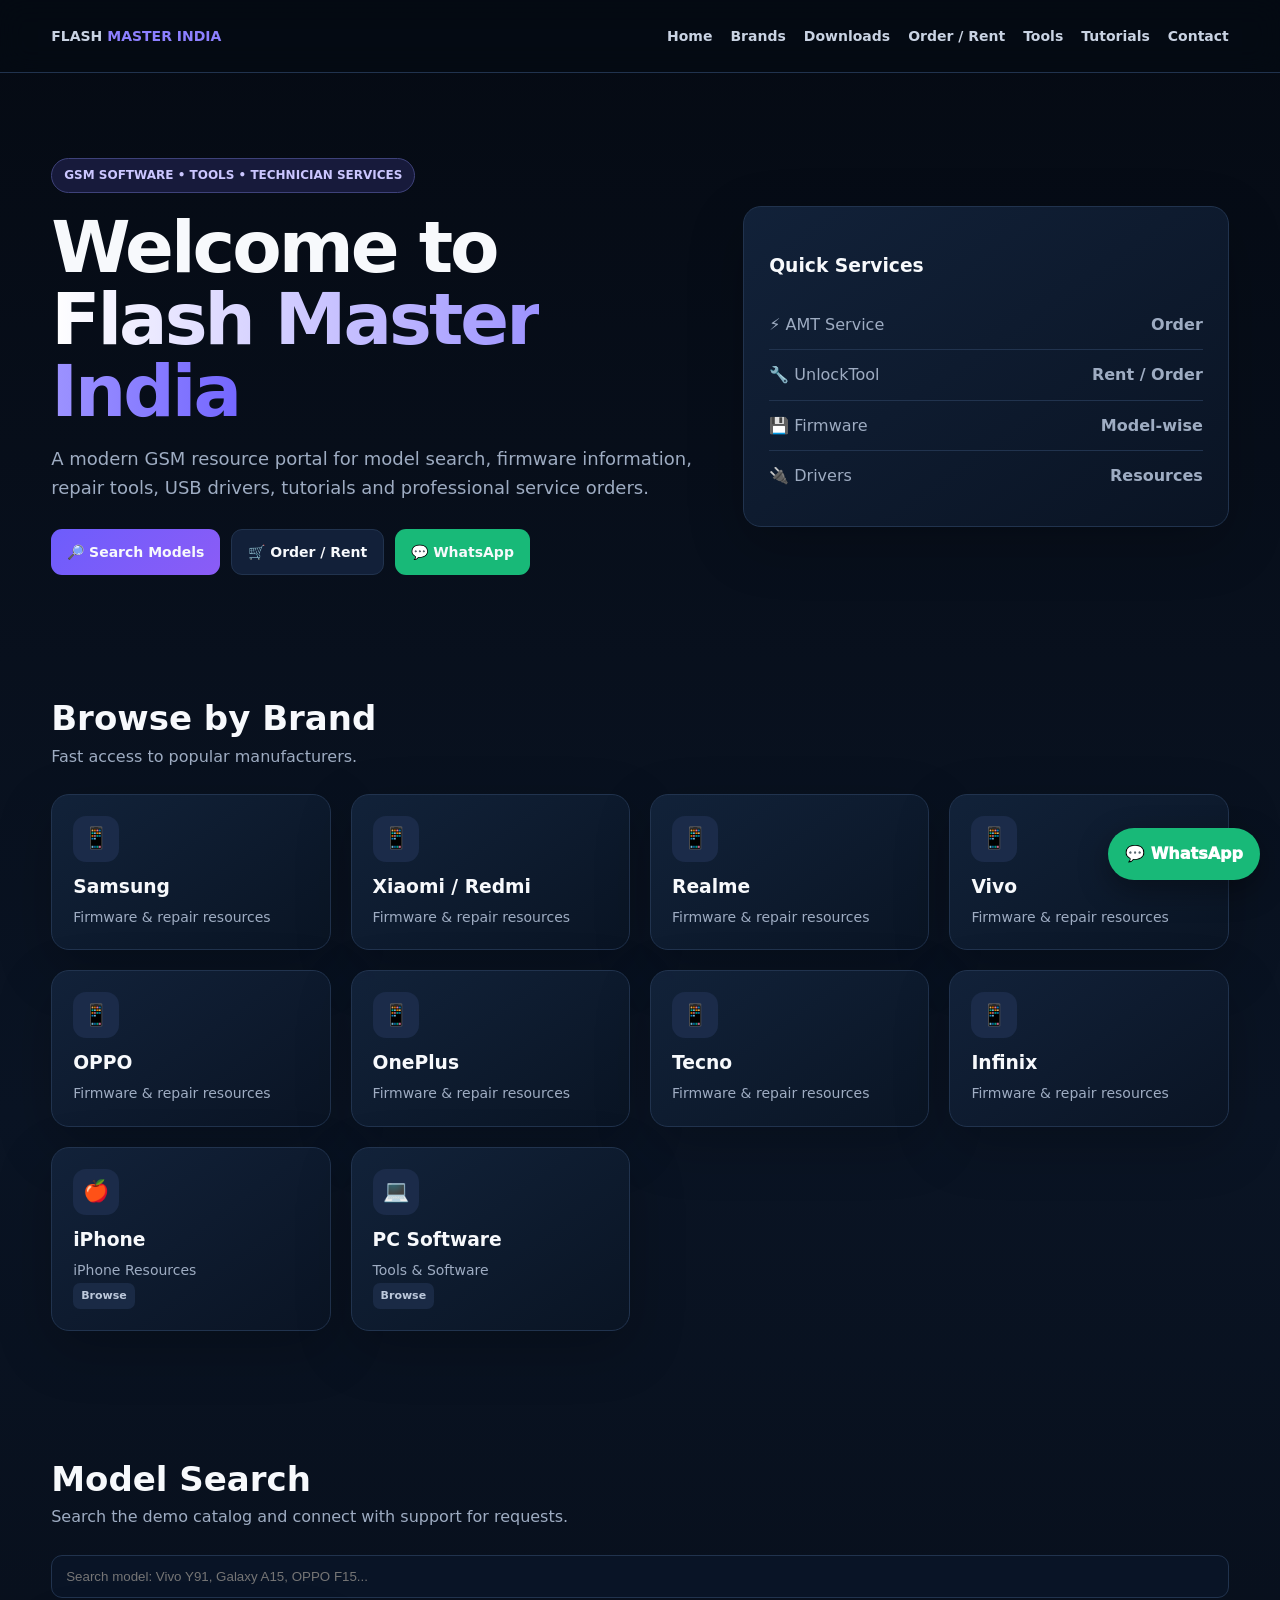
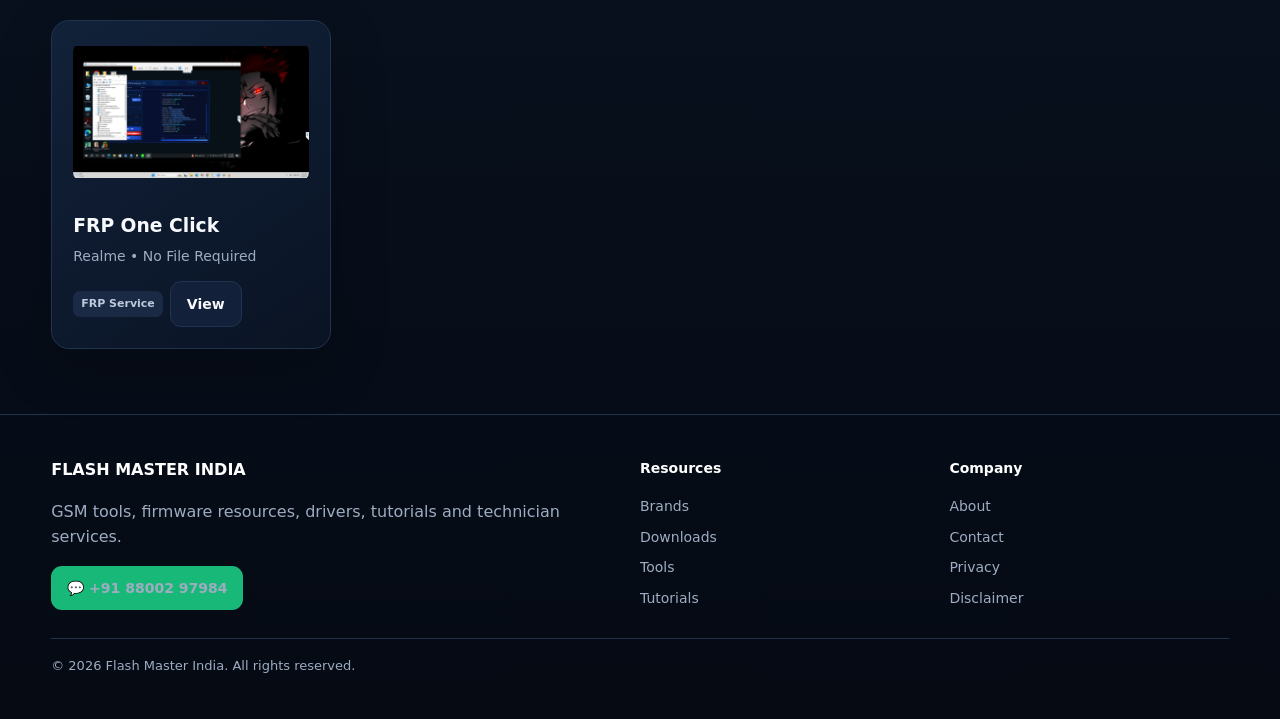
==== commit c01ec3e7: "Update index.html" ====
--- a/index.html
+++ b/index.html
@@ -1,14 +1,300 @@
-<!doctype html><html lang="en"><head><meta charset="utf-8"><meta name="viewport" content="width=device-width,initial-scale=1"><title>Flash Master India | Flash Master India</title><link rel="stylesheet" href="assets/style.css"></head><body><header><div class="container nav"><a class="logo" href="index.html">FLASH <span>MASTER INDIA</span></a><button class="menu">☰</button><nav><ul><li><a href="index.html">Home</a></li><li><a href="brands.html">Brands</a></li><li><a href="downloads.html">Downloads</a></li><li><a href="orders.html">Order / Rent</a></li><li><a href="tools.html">Tools</a></li><li><a href="tutorials.html">Tutorials</a></li><li><a href="contact.html">Contact</a></li></ul></nav></div></header><main><section class="hero"><div class="container hero-grid"><div><span class="badge">GSM SOFTWARE • TOOLS • TECHNICIAN SERVICES</span><h1>Welcome to <span class="gradient">Flash Master India</span></h1><p class="lead">A modern GSM resource portal for model search, firmware information, repair tools, USB drivers, tutorials and professional service orders.</p><div class="actions"><a class="btn primary" href="downloads.html">🔎 Search Models</a><a class="btn" href="orders.html">🛒 Order / Rent</a><a class="btn whatsapp" href="https://wa.me/918800297984" target="_blank">💬 WhatsApp</a></div></div><div class="hero-card"><h3>Quick Services</h3><div class="quick"><span>⚡ AMT Service</span><b>Order</b></div><div class="quick"><span>🔧 UnlockTool</span><b>Rent / Order</b></div><div class="quick"><span>💾 Firmware</span><b>Model-wise</b></div><div class="quick"><span>🔌 Drivers</span><b>Resources</b></div></div></div></section><section><div class="container"><div class="section-head"><div><h2>Browse by Brand</h2><p>Fast access to popular manufacturers.</p></div></div><div class="grid cards"><a class="card" href="downloads.html?brand=Samsung"><div class="icon">📱</div><h3>Samsung</h3><p>Firmware & repair resources</p></a><a class="card" href="downloads.html?brand=Xiaomi / Redmi"><div class="icon">📱</div><h3>Xiaomi / Redmi</h3><p>Firmware & repair resources</p></a><a class="card" href="downloads.html?brand=Realme"><div class="icon">📱</div><h3>Realme</h3><p>Firmware & repair resources</p></a><a class="card" href="downloads.html?brand=Vivo"><div class="icon">📱</div><h3>Vivo</h3><p>Firmware & repair resources</p></a><a class="card" href="downloads.html?brand=OPPO"><div class="icon">📱</div><h3>OPPO</h3><p>Firmware & repair resources</p></a><a class="card" href="downloads.html?brand=OnePlus"><div class="icon">📱</div><h3>OnePlus</h3><p>Firmware & repair resources</p></a><a class="card" href="downloads.html?brand=Tecno"><div class="icon">📱</div><h3>Tecno</h3><p>Firmware & repair resources</p></a><a class="card" href="downloads.html?brand=Infinix"><<a class="card" href="downloads.html?brand=iPhone">
-  <div class="icon">🍎</div>
-  <h3>iPhone</h3>
-  <p>iPhone Resources</p>
-  <span class="tag">Browse</span>
-</a>
+<!doctype html>
+<html lang="en">
+<head>
+<meta charset="utf-8">
+<meta name="viewport" content="width=device-width,initial-scale=1">
+<title>Flash Master India | Flash Master India</title>
+<link rel="stylesheet" href="assets/style.css">
+</head>
+
+<body>
+
+<header>
+<div class="container nav">
+
+<a class="logo" href="index.html">FLASH <span>MASTER INDIA</span></a>
+
+<button class="menu">☰</button>
+
+<nav>
+<ul>
+<li><a href="index.html">Home</a></li>
+<li><a href="brands.html">Brands</a></li>
+<li><a href="downloads.html">Downloads</a></li>
+<li><a href="orders.html">Order / Rent</a></li>
+<li><a href="tools.html">Tools</a></li>
+<li><a href="tutorials.html">Tutorials</a></li>
+<li><a href="contact.html">Contact</a></li>
+</ul>
+</nav>
+
+</div>
+</header>
+
+
+<main>
+
+<section class="hero">
+<div class="container hero-grid">
+
+<div>
+
+<span class="badge">GSM SOFTWARE • TOOLS • TECHNICIAN SERVICES</span>
+
+<h1>
+Welcome to <span class="gradient">Flash Master India</span>
+</h1>
+
+<p class="lead">
+A modern GSM resource portal for model search, firmware information, repair tools, USB drivers, tutorials and professional service orders.
+</p>
+
+<div class="actions">
+
+<a class="btn primary" href="downloads.html">
+🔎 Search Models
+</a>
+
+<a class="btn" href="orders.html">
+🛒 Order / Rent
+</a>
+
+<a class="btn whatsapp" href="https://wa.me/918800297984" target="_blank">
+💬 WhatsApp
+</a>
+
+</div>
+
+</div>
+
+
+<div class="hero-card">
+
+<h3>Quick Services</h3>
+
+<div class="quick">
+<span>⚡ AMT Service</span>
+<b>Order</b>
+</div>
+
+<div class="quick">
+<span>🔧 UnlockTool</span>
+<b>Rent / Order</b>
+</div>
+
+<div class="quick">
+<span>💾 Firmware</span>
+<b>Model-wise</b>
+</div>
+
+<div class="quick">
+<span>🔌 Drivers</span>
+<b>Resources</b>
+</div>
+
+</div>
+
+</div>
+</section>
+
+
+<section>
+
+<div class="container">
+
+<div class="section-head">
+
+<div>
+
+<h2>Browse by Brand</h2>
+
+<p>Fast access to popular manufacturers.</p>
+
+</div>
+
+</div>
+
+
+<div class="grid cards">
+
+
+<a class="card" href="downloads.html?brand=Samsung">
+<div class="icon">📱</div>
+<h3>Samsung</h3>
+<p>Firmware & repair resources</p>
+</a>
+
+
+<a class="card" href="downloads.html?brand=Xiaomi%20%2F%20Redmi">
+<div class="icon">📱</div>
+<h3>Xiaomi / Redmi</h3>
+<p>Firmware & repair resources</p>
+</a>
+
+
+<a class="card" href="downloads.html?brand=Realme">
+<div class="icon">📱</div>
+<h3>Realme</h3>
+<p>Firmware & repair resources</p>
+</a>
+
+
+<a class="card" href="downloads.html?brand=Vivo">
+<div class="icon">📱</div>
+<h3>Vivo</h3>
+<p>Firmware & repair resources</p>
+</a>
+
+
+<a class="card" href="downloads.html?brand=OPPO">
+<div class="icon">📱</div>
+<h3>OPPO</h3>
+<p>Firmware & repair resources</p>
+</a>
+
+
+<a class="card" href="downloads.html?brand=OnePlus">
+<div class="icon">📱</div>
+<h3>OnePlus</h3>
+<p>Firmware & repair resources</p>
+</a>
+
+
+<a class="card" href="downloads.html?brand=Tecno">
+<div class="icon">📱</div>
+<h3>Tecno</h3>
+<p>Firmware & repair resources</p>
+</a>
+
+
+<a class="card" href="downloads.html?brand=Infinix">
+<div class="icon">📱</div>
+<h3>Infinix</h3>
+<p>Firmware & repair resources</p>
+</a>
+
+
+<a class="card" href="downloads.html?brand=iPhone">
+<div class="icon">🍎</div>
+<h3>iPhone</h3>
+<p>iPhone Resources</p>
+<span class="tag">Browse</span>
+</a>
+
 
 <a class="card" href="downloads.html?brand=PC%20Software">
-  <div class="icon">💻</div>
-  <h3>PC Software</h3>
-  <p>Tools & Software</p>
-  <span class="tag">Browse</span>
-</a>
-div class="icon">📱</div><h3>Infinix</h3><p>Firmware & repair resources</p></a></div></div></section><section><div class="container"><div class="section-head"><div><h2>Model Search</h2><p>Search the demo catalog and connect with support for requests.</p></div></div><div class="search"><input id="modelSearch" placeholder="Search model: Vivo Y91, Galaxy A15, OPPO F15..."></div><div id="modelGrid" class="grid cards"></div></div></section></main><footer><div class="container footer-grid"><div><h4>FLASH MASTER INDIA</h4><p>GSM tools, firmware resources, drivers, tutorials and technician services.</p><a class="btn whatsapp" href="https://wa.me/918800297984" target="_blank">💬 +91 88002 97984</a></div><div class="footer-links"><h4>Resources</h4><a href="brands.html">Brands</a><a href="downloads.html">Downloads</a><a href="tools.html">Tools</a><a href="tutorials.html">Tutorials</a></div><div class="footer-links"><h4>Company</h4><a href="about.html">About</a><a href="contact.html">Contact</a><a href="privacy.html">Privacy</a><a href="disclaimer.html">Disclaimer</a></div></div><div class="container copy">© 2026 Flash Master India. All rights reserved.</div></footer><a class="float-wa" href="https://wa.me/918800297984" target="_blank">💬 WhatsApp</a><script src="assets/app.js"></script></body></html>
+<div class="icon">💻</div>
+<h3>PC Software</h3>
+<p>Tools & Software</p>
+<span class="tag">Browse</span>
+</a>
+
+
+</div>
+</div>
+</section>
+
+
+<section>
+
+<div class="container">
+
+<div class="section-head">
+
+<div>
+
+<h2>Model Search</h2>
+
+<p>
+Search the demo catalog and connect with support for requests.
+</p>
+
+</div>
+
+</div>
+
+
+<div class="search">
+
+<input
+id="modelSearch"
+placeholder="Search model: Vivo Y91, Galaxy A15, OPPO F15..."
+>
+
+</div>
+
+
+<div id="modelGrid" class="grid cards"></div>
+
+</div>
+
+</section>
+
+</main>
+
+
+<footer>
+
+<div class="container footer-grid">
+
+
+<div>
+
+<h4>FLASH MASTER INDIA</h4>
+
+<p>
+GSM tools, firmware resources, drivers, tutorials and technician services.
+</p>
+
+<a class="btn whatsapp" href="https://wa.me/918800297984" target="_blank">
+💬 +91 88002 97984
+</a>
+
+</div>
+
+
+<div class="footer-links">
+
+<h4>Resources</h4>
+
+<a href="brands.html">Brands</a>
+<a href="downloads.html">Downloads</a>
+<a href="tools.html">Tools</a>
+<a href="tutorials.html">Tutorials</a>
+
+</div>
+
+
+<div class="footer-links">
+
+<h4>Company</h4>
+
+<a href="about.html">About</a>
+<a href="contact.html">Contact</a>
+<a href="privacy.html">Privacy</a>
+<a href="disclaimer.html">Disclaimer</a>
+
+</div>
+
+
+</div>
+
+
+<div class="container copy">
+
+© 2026 Flash Master India. All rights reserved.
+
+</div>
+
+</footer>
+
+
+<a class="float-wa" href="https://wa.me/918800297984" target="_blank">
+💬 WhatsApp
+</a>
+
+
+<script src="assets/app.js"></script>
+
+</body>
+</html>
